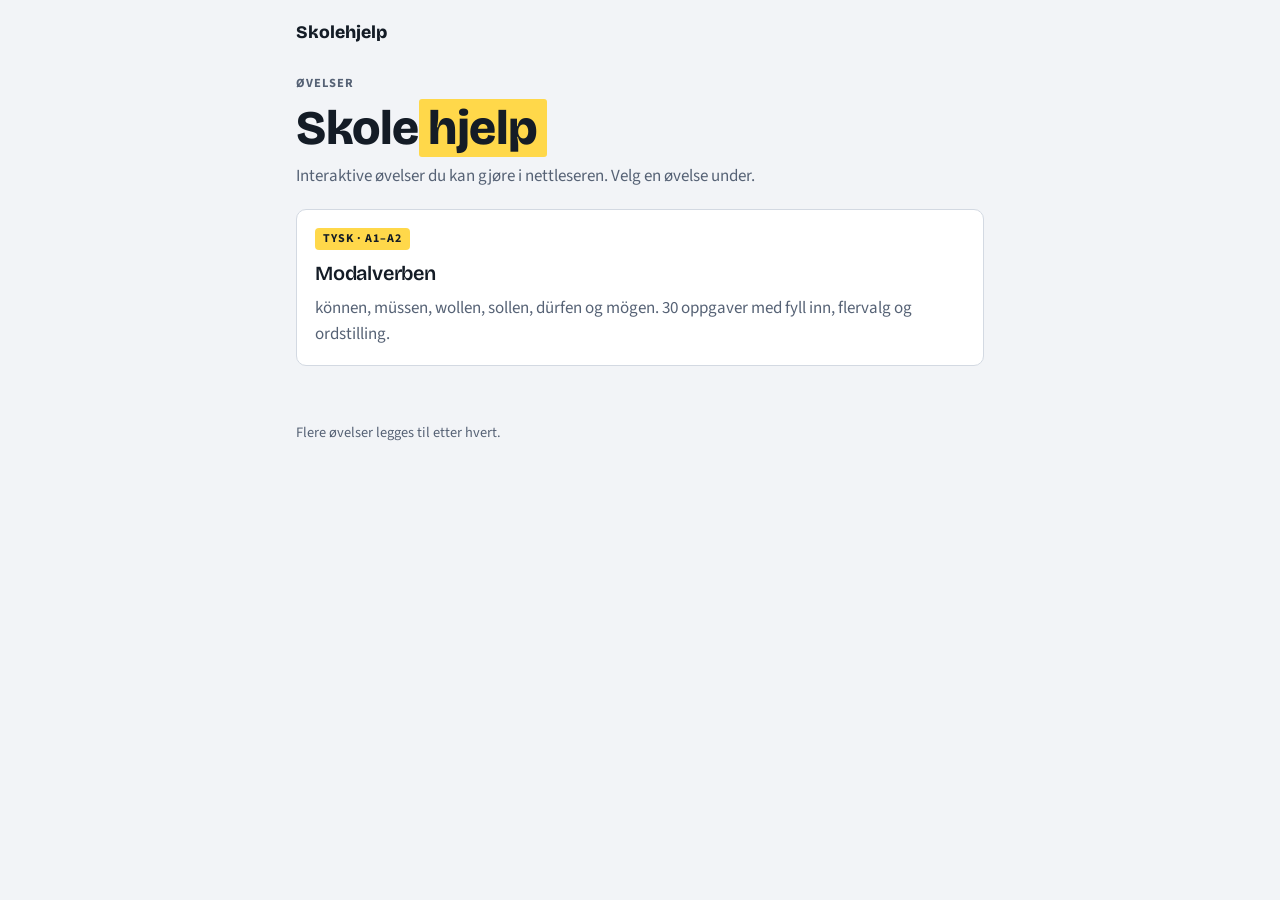
==== index.html @ 78881d6c "Initial commit" ====
<!doctype html>
<html lang="nb">
<head>
<meta charset="utf-8">
<meta name="viewport" content="width=device-width, initial-scale=1">
<title>Skolehjelp</title>
<meta name="description" content="Øvelser og hjelp til skolearbeid.">
<link rel="preconnect" href="https://fonts.googleapis.com">
<link href="https://fonts.googleapis.com/css2?family=Bricolage+Grotesque:opsz,wght@12..96,600;12..96,800&family=Source+Sans+3:wght@400;600;700&display=swap" rel="stylesheet">
<link rel="stylesheet" href="css/style.css">
</head>
<body>
<header class="site"><a href="index.html">Skolehjelp</a></header>
<main class="wrap">
  <div style="display:grid;gap:10px">
    <span class="lbl">Øvelser</span>
    <h1>Skole<span class="mk">hjelp</span></h1>
    <p class="muted">Interaktive øvelser du kan gjøre i nettleseren. Velg en øvelse under.</p>
  </div>
  <div class="cards">
    <a class="card" href="modalverber.html">
      <span class="tag">Tysk · A1–A2</span>
      <h2>Modalverben</h2>
      <p class="muted">können, müssen, wollen, sollen, dürfen og mögen. 30 oppgaver med fyll inn, flervalg og ordstilling.</p>
    </a>
  </div>
</main>
<footer>Flere øvelser legges til etter hvert.</footer>
</body>
</html>
---- css/style.css ----
/* Grunnstil */
:root{color-scheme:light}
body{margin:0}
img{max-width:100%}
[hidden]{display:none!important}
/* Felles stil for hele nettstedet */
:root{
  --bg:#F2F4F7; --surface:#FFFFFF; --fg:#141C26; --muted:#566275; --line:#D3D9E2;
  --accent:#2745D1; --accent-ink:#FFFFFF; --mark:#FFD84A; --mark-ink:#141C26;
  --good:#17703F; --good-bg:#E1F3E8; --bad:#AE2A21; --bad-bg:#FBE9E7;
  --f-display:"Bricolage Grotesque","Segoe UI",system-ui,sans-serif;
  --f-body:"Source Sans 3","Segoe UI",system-ui,sans-serif;
}
@media (prefers-color-scheme: dark){:root:not([data-theme="light"]){
  --bg:#10151C; --surface:#18202A; --fg:#E8ECF2; --muted:#9AA5B7; --line:#2B3645;
  --accent:#8AA0FF; --accent-ink:#0D1430; --mark:#E8BE2A; --mark-ink:#141C26;
  --good:#6CD79A; --good-bg:#15301F; --bad:#FF9188; --bad-bg:#3A1B19; color-scheme:dark}}
:root[data-theme="dark"]{
  --bg:#10151C; --surface:#18202A; --fg:#E8ECF2; --muted:#9AA5B7; --line:#2B3645;
  --accent:#8AA0FF; --accent-ink:#0D1430; --mark:#E8BE2A; --mark-ink:#141C26;
  --good:#6CD79A; --good-bg:#15301F; --bad:#FF9188; --bad-bg:#3A1B19; color-scheme:dark}
body{background:var(--bg);color:var(--fg);font-family:var(--f-body);font-size:17px;line-height:1.5}
*{box-sizing:border-box}
.wrap{max-width:720px;margin-inline:auto;padding-inline:16px;padding-block:28px 56px;display:flex;flex-direction:column;gap:20px}
h1,h2{font-family:var(--f-display);margin:0;text-wrap:balance;letter-spacing:-.01em}
h1{font-size:clamp(2rem,7vw,3rem);line-height:1.05;font-weight:800}
h2{font-size:1.35rem;font-weight:600}
p{margin:0}
.mk{background:var(--mark);color:var(--mark-ink);padding:0 .2em;border-radius:3px}
.muted{color:var(--muted)}
.lbl{font-size:.78rem;letter-spacing:.08em;text-transform:uppercase;font-weight:700;color:var(--muted)}
.panel{background:var(--surface);border:1px solid var(--line);border-radius:10px;padding:18px}
.tablewrap{overflow-x:auto}
table{border-collapse:collapse;width:100%;min-width:480px;font-variant-numeric:tabular-nums}
th,td{text-align:left;padding:7px 10px;border-bottom:1px solid var(--line);white-space:nowrap}
th{font-size:.78rem;letter-spacing:.06em;text-transform:uppercase;color:var(--muted);font-weight:700}
td:first-child{color:var(--muted);font-weight:600}
td b{font-weight:700}
.rules{display:grid;gap:10px;margin:0;padding:0;list-style:none}
.rules li{display:grid;grid-template-columns:auto 1fr;gap:12px;align-items:baseline}
.rules code{font-family:var(--f-body);font-weight:700;background:var(--bg);border:1px solid var(--line);border-radius:5px;padding:1px 8px;white-space:nowrap}
.btn{font:inherit;font-weight:700;border:0;border-radius:8px;padding:11px 20px;background:var(--accent);color:var(--accent-ink);cursor:pointer}
.btn.ghost{background:transparent;color:var(--fg);border:1px solid var(--line)}
.btn:disabled{opacity:.45;cursor:not-allowed}
:focus-visible{outline:3px solid var(--accent);outline-offset:2px}
.row{display:flex;flex-wrap:wrap;gap:10px;align-items:center}
.bar{display:flex;gap:3px}
.bar i{flex:1;height:8px;border-radius:2px;background:var(--line)}
.bar i.ok{background:var(--good)}.bar i.no{background:var(--bad)}.bar i.cur{background:var(--muted)}
.legend{display:flex;flex-wrap:wrap;gap:4px 16px;font-size:.85rem;color:var(--muted)}
.legend span::before{content:'';display:inline-block;width:12px;height:8px;border-radius:2px;margin-right:6px;background:var(--line)}
.legend .g::before{background:var(--good)}.legend .r::before{background:var(--bad)}.legend .c::before{background:var(--muted)}
.meta{display:flex;justify-content:space-between;gap:12px;flex-wrap:wrap}
.qno{font-family:var(--f-display);font-weight:600}
.nb{color:var(--muted);font-style:italic}
.sent{font-family:var(--f-display);font-size:clamp(1.3rem,4.6vw,1.75rem);line-height:1.5;font-weight:600;overflow-wrap:anywhere}
.blank{font:inherit;font-weight:800;width:7.2em;max-width:100%;border:0;border-bottom:3px solid var(--accent);background:transparent;color:var(--fg);text-align:center;padding:0 2px;border-radius:0}
.blank:focus{outline:none;background:var(--mark);color:var(--mark-ink)}
.blank.ok{border-color:var(--good);color:var(--good)}.blank.no{border-color:var(--bad);color:var(--bad)}
.inf{font-size:.95rem;font-weight:700;color:var(--accent);white-space:nowrap}
.keys{display:flex;gap:6px}
.keys button{font:inherit;font-weight:700;min-width:40px;height:40px;border-radius:7px;border:1px solid var(--line);background:var(--surface);color:var(--fg);cursor:pointer}
.opts{display:grid;grid-template-columns:repeat(auto-fit,minmax(min(100%,200px),1fr));gap:10px}
.opt{font:inherit;font-weight:600;text-align:left;padding:13px 14px;border-radius:8px;border:2px solid var(--line);background:var(--surface);color:var(--fg);cursor:pointer;overflow-wrap:anywhere}
.opt:hover:not(:disabled){border-color:var(--accent)}
.opt.ok{border-color:var(--good);background:var(--good-bg)}
.opt.no{border-color:var(--bad);background:var(--bad-bg)}
.opt:disabled{cursor:default}
.slot{min-height:64px;display:flex;flex-wrap:wrap;gap:8px;align-items:center;padding:10px;border-bottom:3px solid var(--accent);background:var(--bg);border-radius:8px 8px 0 0}
.slot.ok{border-color:var(--good)}.slot.no{border-color:var(--bad)}
.slot:empty::before{content:"Trykk på ordene i riktig rekkefølge";color:var(--muted);font-size:.95rem}
.pool{display:flex;flex-wrap:wrap;gap:8px;min-height:48px}
.tile{font:inherit;font-weight:700;padding:8px 14px;border-radius:7px;border:1px solid var(--line);background:var(--surface);color:var(--fg);cursor:pointer;box-shadow:0 2px 0 var(--line)}
.tile.in{background:var(--mark);color:var(--mark-ink);border-color:var(--mark)}
.tile:disabled{cursor:default}
.fb{border-radius:8px;padding:12px 14px;display:grid;gap:4px}
.fb.ok{background:var(--good-bg);color:var(--fg);border-left:5px solid var(--good)}
.fb.no{background:var(--bad-bg);color:var(--fg);border-left:5px solid var(--bad)}
.fb strong{font-weight:700}
.fb .ans{font-weight:700}
.big{font-family:var(--f-display);font-weight:800;font-size:clamp(3rem,14vw,5rem);line-height:1}
.scores{display:grid;grid-template-columns:repeat(auto-fit,minmax(150px,1fr));gap:10px}
.scores div{border:1px solid var(--line);border-radius:8px;padding:10px 12px;display:grid;gap:2px}
.scores b{font-family:var(--f-display);font-size:1.5rem;font-variant-numeric:tabular-nums}
.miss{display:grid;gap:10px;margin:0;padding:0;list-style:none}
.miss li{border-left:4px solid var(--bad);padding:2px 0 2px 12px;display:grid;gap:2px}
.themebtn{align-self:flex-start}
@media (prefers-reduced-motion:no-preference){.fb{animation:rise .18s ease-out}@keyframes rise{from{opacity:0;transform:translateY(4px)}}}

/* Nettsted: topplinje og forside */
.site{max-width:720px;margin-inline:auto;padding-inline:16px;padding-top:20px;display:flex;justify-content:space-between;gap:12px;flex-wrap:wrap;align-items:baseline}
.site a{color:var(--fg);text-decoration:none;font-family:var(--f-display);font-weight:800;font-size:1.1rem}
.site a.back{font-family:var(--f-body);font-weight:600;font-size:.95rem;color:var(--muted)}
.site a:hover{color:var(--accent)}
.cards{display:grid;grid-template-columns:repeat(auto-fit,minmax(min(100%,260px),1fr));gap:14px}
a.card{display:grid;gap:8px;align-content:start;text-decoration:none;color:var(--fg);background:var(--surface);border:1px solid var(--line);border-radius:10px;padding:18px}
a.card:hover{border-color:var(--accent)}
a.card h2{font-size:1.25rem}
.tag{justify-self:start;font-size:.75rem;letter-spacing:.08em;text-transform:uppercase;font-weight:700;background:var(--mark);color:var(--mark-ink);padding:2px 8px;border-radius:4px}
footer{max-width:720px;margin-inline:auto;padding:0 16px 40px;color:var(--muted);font-size:.9rem}
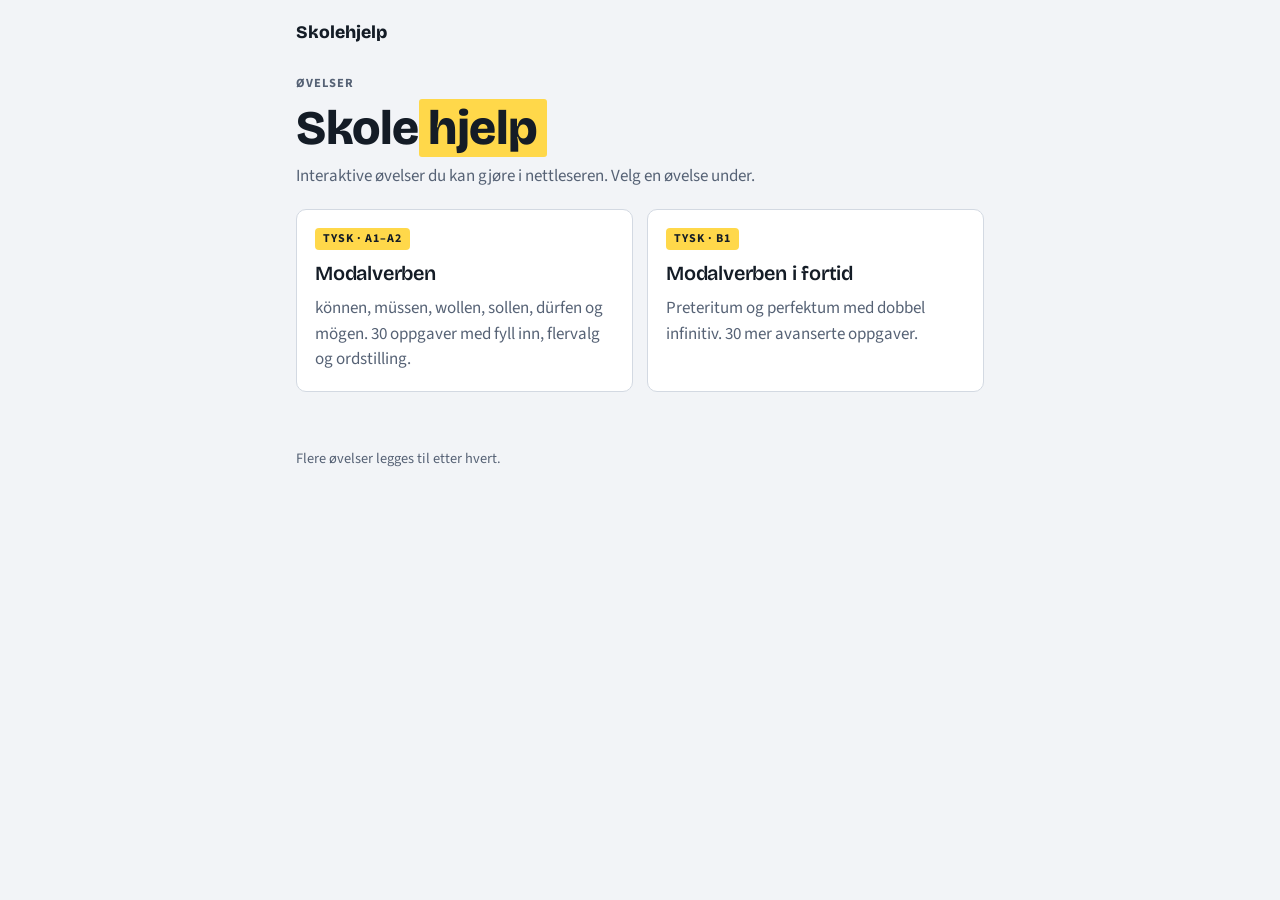
==== commit ea5fe966: "Lagt til B1 fortid" ====
--- a/index.html
+++ b/index.html
@@ -23,6 +23,11 @@
       <h2>Modalverben</h2>
       <p class="muted">können, müssen, wollen, sollen, dürfen og mögen. 30 oppgaver med fyll inn, flervalg og ordstilling.</p>
     </a>
+    <a class="card" href="modalverber-fortid.html">
+      <span class="tag">Tysk · B1</span>
+      <h2>Modalverben i fortid</h2>
+      <p class="muted">Preteritum og perfektum med dobbel infinitiv. 30 mer avanserte oppgaver.</p>
+    </a>
   </div>
 </main>
 <footer>Flere øvelser legges til etter hvert.</footer>
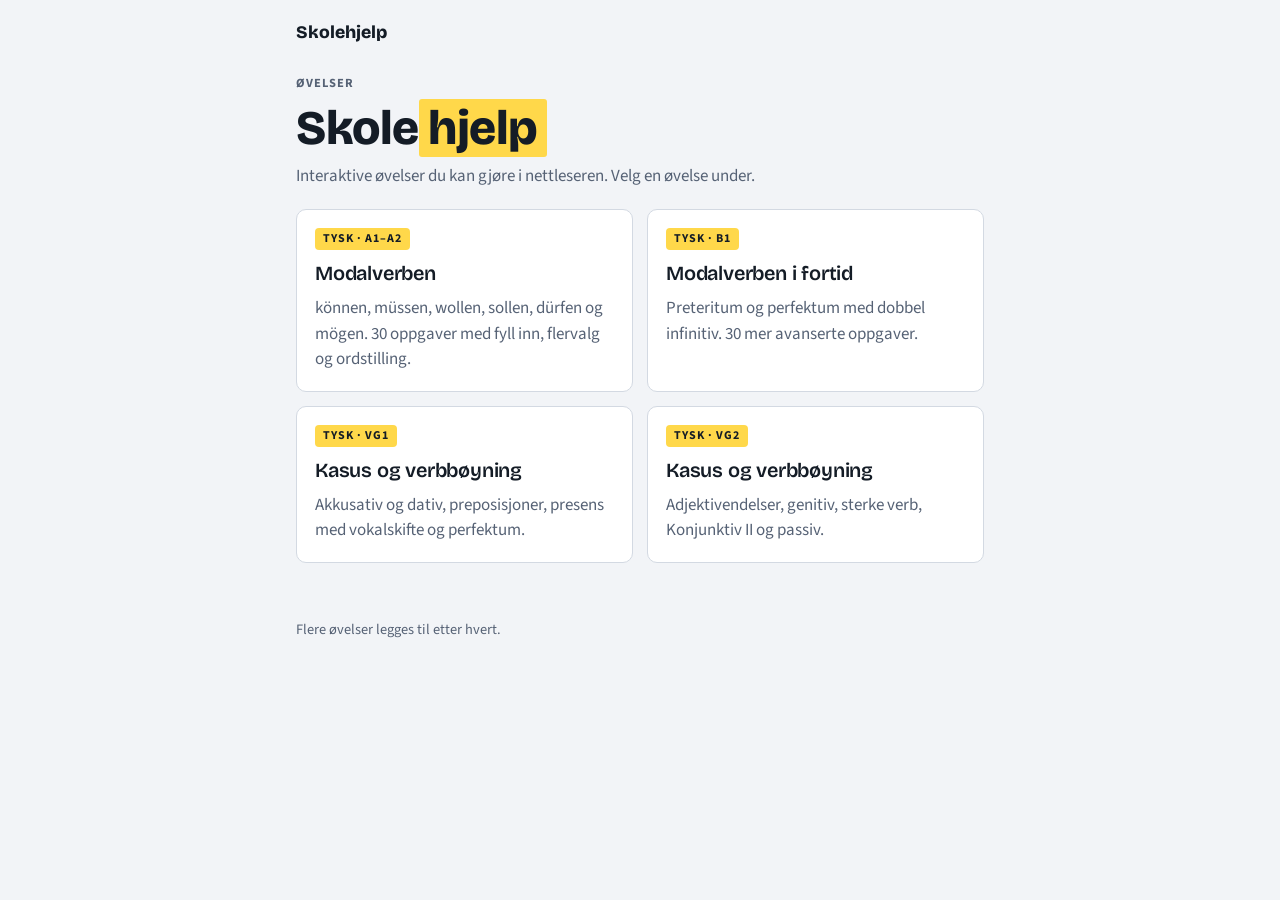
==== commit 2daf190a: "Kasus lagt til Jeg har laget to nye øvelser, én for vg1 og én for vg2, og lagt dem i Skolehjelp-mapp" ====
--- a/index.html
+++ b/index.html
@@ -28,6 +28,16 @@
       <h2>Modalverben i fortid</h2>
       <p class="muted">Preteritum og perfektum med dobbel infinitiv. 30 mer avanserte oppgaver.</p>
     </a>
+    <a class="card" href="kasus-verb-vg1.html">
+      <span class="tag">Tysk · vg1</span>
+      <h2>Kasus og verbbøyning</h2>
+      <p class="muted">Akkusativ og dativ, preposisjoner, presens med vokalskifte og perfektum.</p>
+    </a>
+    <a class="card" href="kasus-verb-vg2.html">
+      <span class="tag">Tysk · vg2</span>
+      <h2>Kasus og verbbøyning</h2>
+      <p class="muted">Adjektivendelser, genitiv, sterke verb, Konjunktiv II og passiv.</p>
+    </a>
   </div>
 </main>
 <footer>Flere øvelser legges til etter hvert.</footer>
--- a/css/style.css
+++ b/css/style.css
@@ -55,6 +55,7 @@
 .nb{color:var(--muted);font-style:italic}
 .sent{font-family:var(--f-display);font-size:clamp(1.3rem,4.6vw,1.75rem);line-height:1.5;font-weight:600;overflow-wrap:anywhere}
 .blank{font:inherit;font-weight:800;width:7.2em;max-width:100%;border:0;border-bottom:3px solid var(--accent);background:transparent;color:var(--fg);text-align:center;padding:0 2px;border-radius:0}
+.blank.short{width:2.8em;display:inline-block}
 .blank:focus{outline:none;background:var(--mark);color:var(--mark-ink)}
 .blank.ok{border-color:var(--good);color:var(--good)}.blank.no{border-color:var(--bad);color:var(--bad)}
 .inf{font-size:.95rem;font-weight:700;color:var(--accent);white-space:nowrap}
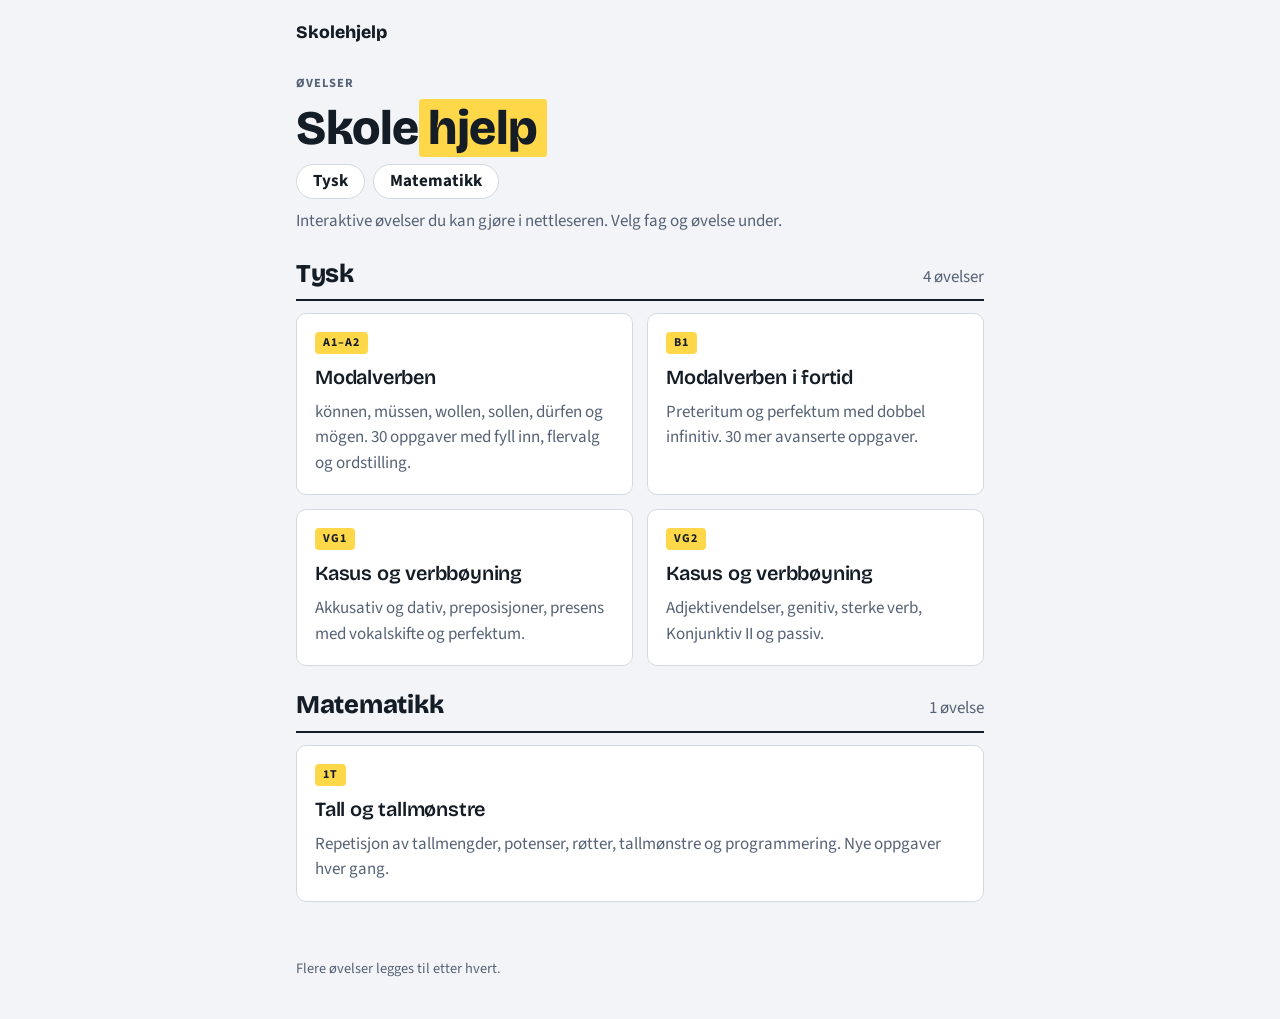
==== commit 2249e383: "Lagt til matematikk" ====
--- a/index.html
+++ b/index.html
@@ -15,30 +15,44 @@
   <div style="display:grid;gap:10px">
     <span class="lbl">Øvelser</span>
     <h1>Skole<span class="mk">hjelp</span></h1>
-    <p class="muted">Interaktive øvelser du kan gjøre i nettleseren. Velg en øvelse under.</p>
+    <nav class="subj" aria-label="Fag"><a href="#tysk">Tysk</a><a href="#matematikk">Matematikk</a></nav>
+    <p class="muted">Interaktive øvelser du kan gjøre i nettleseren. Velg fag og øvelse under.</p>
   </div>
-  <div class="cards">
-    <a class="card" href="modalverber.html">
-      <span class="tag">Tysk · A1–A2</span>
-      <h2>Modalverben</h2>
-      <p class="muted">können, müssen, wollen, sollen, dürfen og mögen. 30 oppgaver med fyll inn, flervalg og ordstilling.</p>
-    </a>
-    <a class="card" href="modalverber-fortid.html">
-      <span class="tag">Tysk · B1</span>
-      <h2>Modalverben i fortid</h2>
-      <p class="muted">Preteritum og perfektum med dobbel infinitiv. 30 mer avanserte oppgaver.</p>
-    </a>
-    <a class="card" href="kasus-verb-vg1.html">
-      <span class="tag">Tysk · vg1</span>
-      <h2>Kasus og verbbøyning</h2>
-      <p class="muted">Akkusativ og dativ, preposisjoner, presens med vokalskifte og perfektum.</p>
-    </a>
-    <a class="card" href="kasus-verb-vg2.html">
-      <span class="tag">Tysk · vg2</span>
-      <h2>Kasus og verbbøyning</h2>
-      <p class="muted">Adjektivendelser, genitiv, sterke verb, Konjunktiv II og passiv.</p>
-    </a>
-  </div>
+  <section class="sect" id="tysk" aria-labelledby="h-tysk">
+    <div class="sect-head"><h2 id="h-tysk">Tysk</h2><span class="muted">4 øvelser</span></div>
+    <div class="cards">
+      <a class="card" href="modalverber.html">
+        <span class="tag">A1–A2</span>
+        <h3>Modalverben</h3>
+        <p class="muted">können, müssen, wollen, sollen, dürfen og mögen. 30 oppgaver med fyll inn, flervalg og ordstilling.</p>
+      </a>
+      <a class="card" href="modalverber-fortid.html">
+        <span class="tag">B1</span>
+        <h3>Modalverben i fortid</h3>
+        <p class="muted">Preteritum og perfektum med dobbel infinitiv. 30 mer avanserte oppgaver.</p>
+      </a>
+      <a class="card" href="kasus-verb-vg1.html">
+        <span class="tag">vg1</span>
+        <h3>Kasus og verbbøyning</h3>
+        <p class="muted">Akkusativ og dativ, preposisjoner, presens med vokalskifte og perfektum.</p>
+      </a>
+      <a class="card" href="kasus-verb-vg2.html">
+        <span class="tag">vg2</span>
+        <h3>Kasus og verbbøyning</h3>
+        <p class="muted">Adjektivendelser, genitiv, sterke verb, Konjunktiv II og passiv.</p>
+      </a>
+    </div>
+  </section>
+  <section class="sect" id="matematikk" aria-labelledby="h-mat">
+    <div class="sect-head"><h2 id="h-mat">Matematikk</h2><span class="muted">1 øvelse</span></div>
+    <div class="cards">
+      <a class="card" href="talltrener-1t.html">
+        <span class="tag">1T</span>
+        <h3>Tall og tallmønstre</h3>
+        <p class="muted">Repetisjon av tallmengder, potenser, røtter, tallmønstre og programmering. Nye oppgaver hver gang.</p>
+      </a>
+    </div>
+  </section>
 </main>
 <footer>Flere øvelser legges til etter hvert.</footer>
 </body>
--- a/css/style.css
+++ b/css/style.css
@@ -99,3 +99,13 @@
 a.card h2{font-size:1.25rem}
 .tag{justify-self:start;font-size:.75rem;letter-spacing:.08em;text-transform:uppercase;font-weight:700;background:var(--mark);color:var(--mark-ink);padding:2px 8px;border-radius:4px}
 footer{max-width:720px;margin-inline:auto;padding:0 16px 40px;color:var(--muted);font-size:.9rem}
+
+/* Fagdeler på forsiden */
+.sect{display:flex;flex-direction:column;gap:12px;scroll-margin-top:16px}
+.sect-head{display:flex;justify-content:space-between;align-items:baseline;gap:12px;border-bottom:2px solid var(--fg);padding-bottom:6px}
+.sect-head h2{font-size:1.6rem;font-weight:800}
+a.card h3{font-family:var(--f-display);margin:0;font-size:1.25rem;font-weight:600;text-wrap:balance;letter-spacing:-.01em}
+.subj{display:flex;flex-wrap:wrap;gap:8px}
+.subj a{font-weight:700;color:var(--fg);text-decoration:none;border:1px solid var(--line);background:var(--surface);border-radius:99px;padding:4px 16px}
+.subj a:hover{border-color:var(--accent);color:var(--accent)}
+.subj a:focus-visible,a.card:focus-visible{outline:3px solid var(--accent);outline-offset:2px}
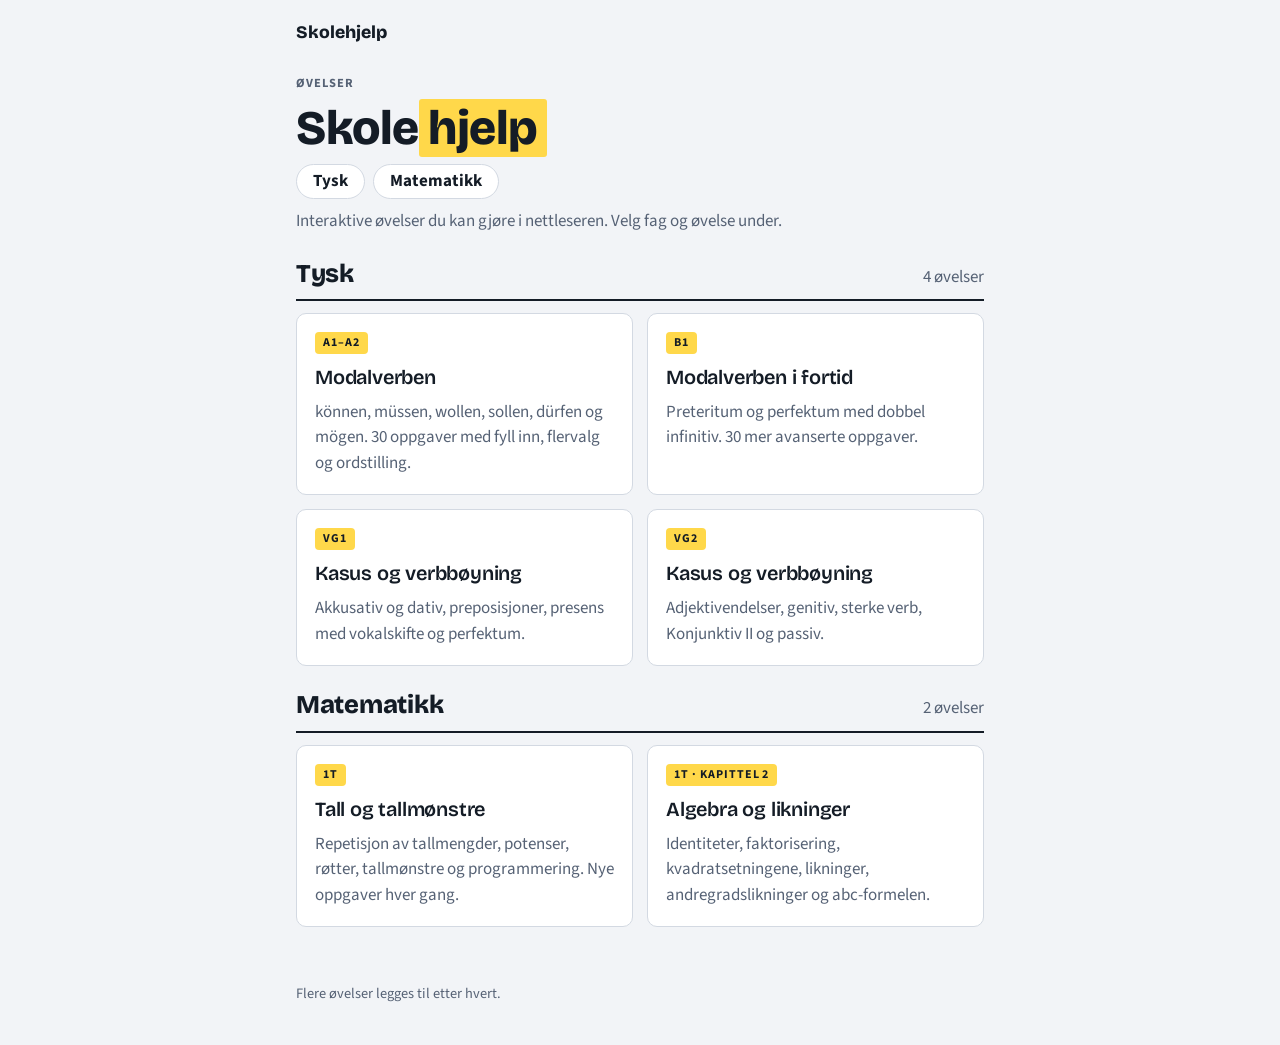
==== commit 78309845: "2 kapitler i matematikk 1T" ====
--- a/index.html
+++ b/index.html
@@ -44,12 +44,17 @@
     </div>
   </section>
   <section class="sect" id="matematikk" aria-labelledby="h-mat">
-    <div class="sect-head"><h2 id="h-mat">Matematikk</h2><span class="muted">1 øvelse</span></div>
+    <div class="sect-head"><h2 id="h-mat">Matematikk</h2><span class="muted">2 øvelser</span></div>
     <div class="cards">
       <a class="card" href="talltrener-1t.html">
         <span class="tag">1T</span>
         <h3>Tall og tallmønstre</h3>
         <p class="muted">Repetisjon av tallmengder, potenser, røtter, tallmønstre og programmering. Nye oppgaver hver gang.</p>
+      </a>
+      <a class="card" href="algebra-likninger-1t.html">
+        <span class="tag">1T · kapittel 2</span>
+        <h3>Algebra og likninger</h3>
+        <p class="muted">Identiteter, faktorisering, kvadratsetningene, likninger, andregradslikninger og abc-formelen.</p>
       </a>
     </div>
   </section>
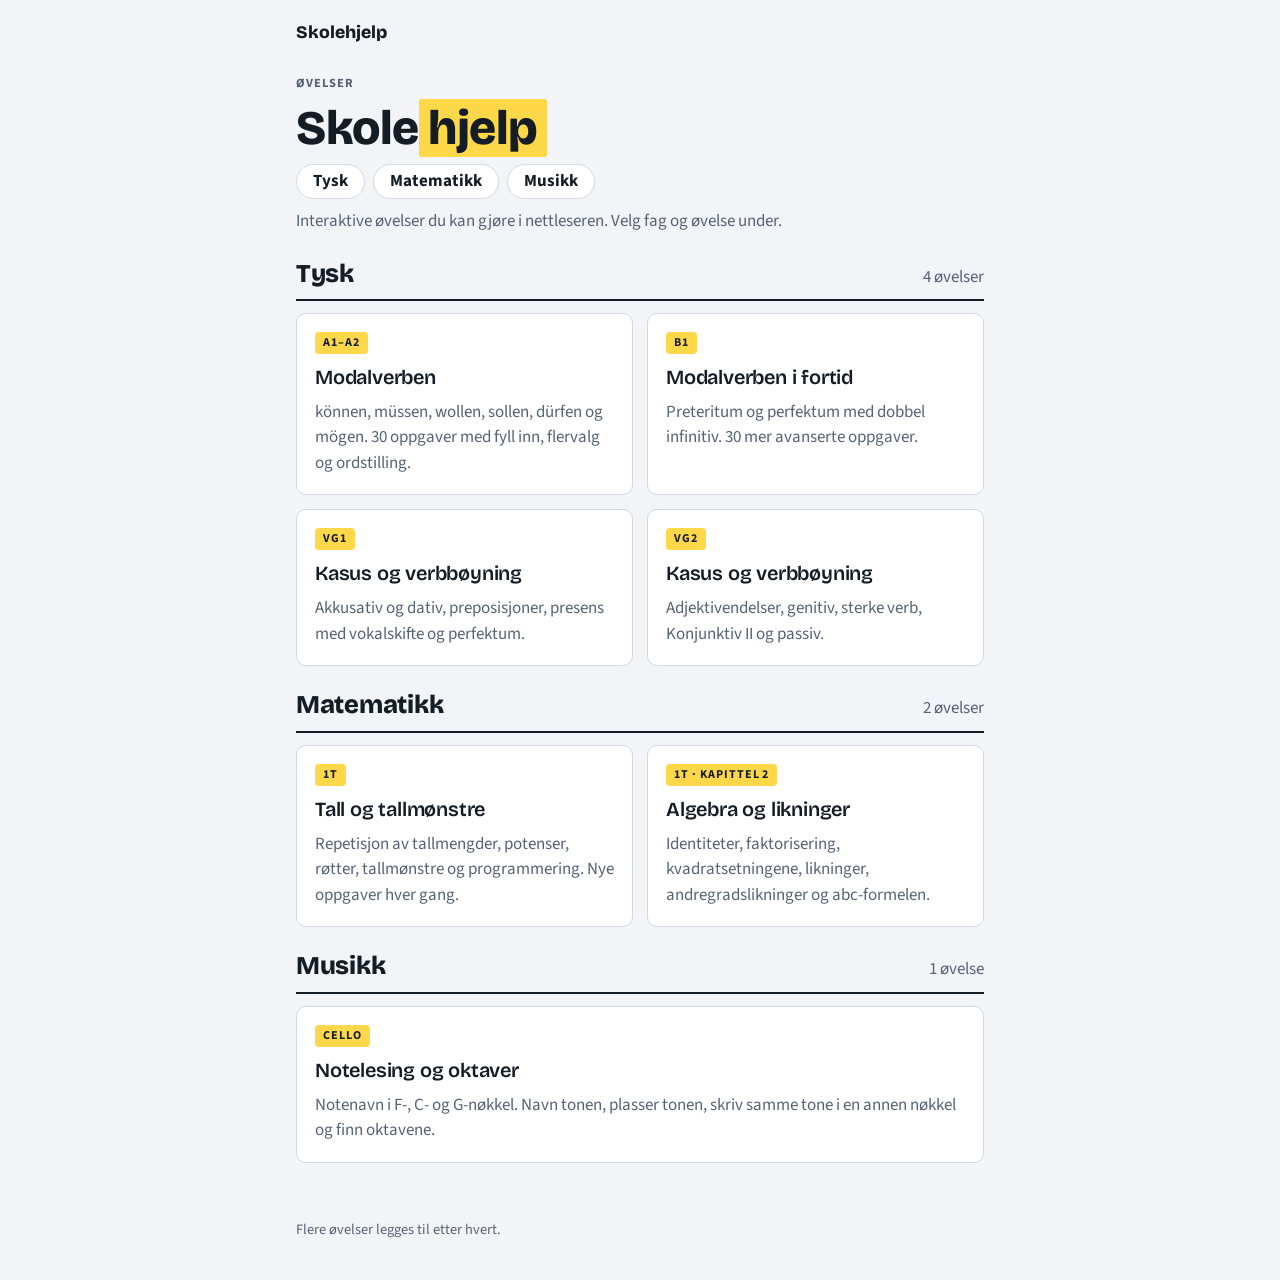
==== commit 2d0a14e3: "Lagt til notekurs" ====
--- a/index.html
+++ b/index.html
@@ -15,7 +15,7 @@
   <div style="display:grid;gap:10px">
     <span class="lbl">Øvelser</span>
     <h1>Skole<span class="mk">hjelp</span></h1>
-    <nav class="subj" aria-label="Fag"><a href="#tysk">Tysk</a><a href="#matematikk">Matematikk</a></nav>
+    <nav class="subj" aria-label="Fag"><a href="#tysk">Tysk</a><a href="#matematikk">Matematikk</a><a href="#musikk">Musikk</a></nav>
     <p class="muted">Interaktive øvelser du kan gjøre i nettleseren. Velg fag og øvelse under.</p>
   </div>
   <section class="sect" id="tysk" aria-labelledby="h-tysk">
@@ -58,6 +58,16 @@
       </a>
     </div>
   </section>
+  <section class="sect" id="musikk" aria-labelledby="h-mus">
+    <div class="sect-head"><h2 id="h-mus">Musikk</h2><span class="muted">1 øvelse</span></div>
+    <div class="cards">
+      <a class="card" href="notelesing-nokler.html">
+        <span class="tag">Cello</span>
+        <h3>Notelesing og oktaver</h3>
+        <p class="muted">Notenavn i F-, C- og G-nøkkel. Navn tonen, plasser tonen, skriv samme tone i en annen nøkkel og finn oktavene.</p>
+      </a>
+    </div>
+  </section>
 </main>
 <footer>Flere øvelser legges til etter hvert.</footer>
 </body>
